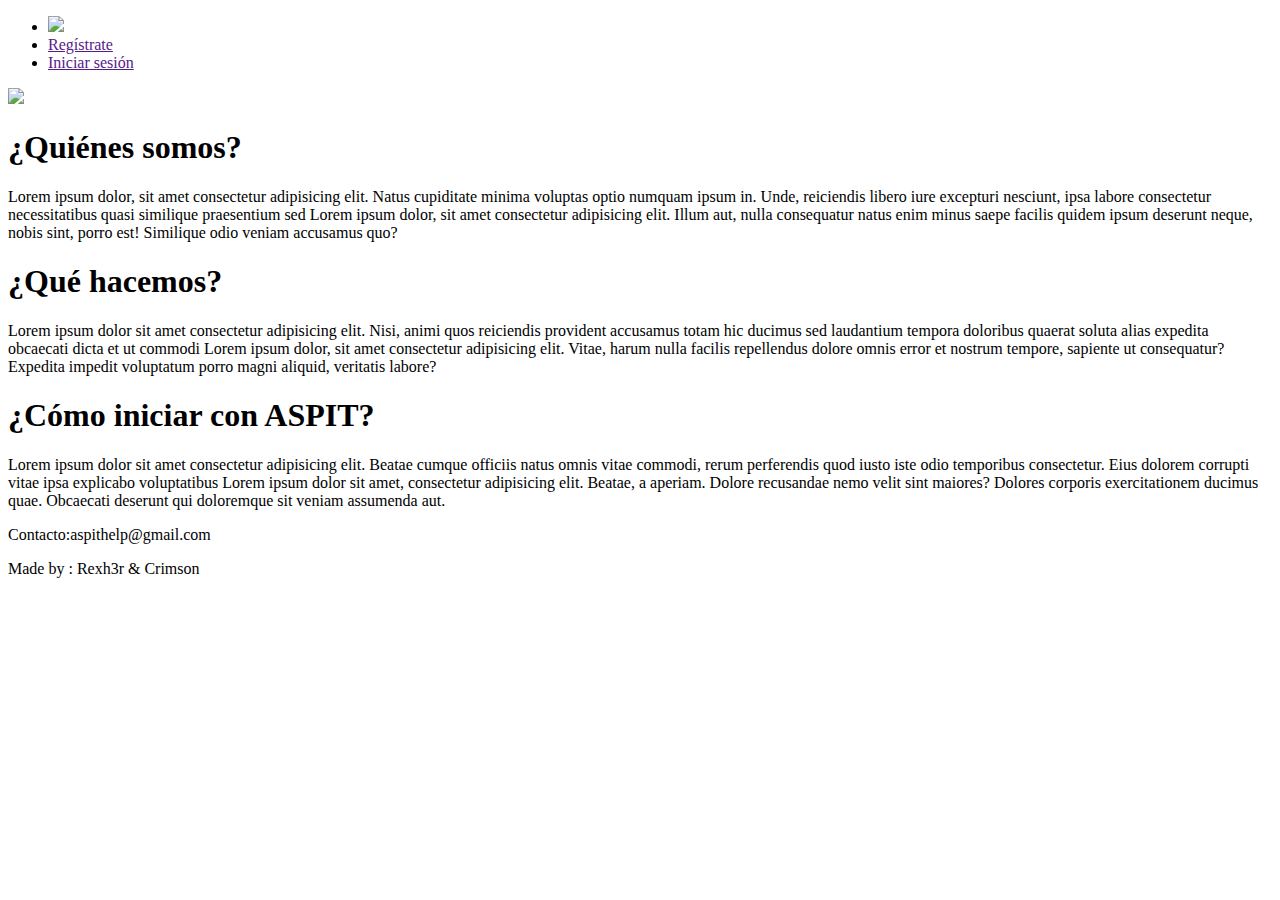
==== index.html @ 85ce0fbb "Primer commit" ====
<!DOCTYPE html>
<html lang="es">

<head>
    <meta charset="UTF-8">
    <title>ASPIT</title>
    <link rel="shortcut icon" type="imagen/x-icon" href="assets/imágenes/ASPITgif.gif">
    <link rel="stylesheet" href="styles.css">
</head>
<body>
    <header>
        <nav>
            <ul>
                <li>
                    <div>
                        <img src="assets/imágenes/ASPITgif.gif" width="50px">
                    </div>
                </li>
                <li>
                    <div>
                        <a href="" target="_blank">Regístrate</a>
                    </div>
                </li>
                <li>
                    <div>
                        <a href="" target="_blank">Iniciar sesión</a>
                    </div>
                </li>
            </ul>
        </nav>
        <div id="main_logo">
            <img src="assets/imágenes/ASPIT_logo_new.jpg" width="1400px">
        </div>
    </header>
    <main>
        <h1>¿Quiénes somos?</h1>
        <p>Lorem ipsum dolor, sit amet consectetur adipisicing elit. Natus cupiditate minima voluptas optio numquam ipsum in. Unde, reiciendis libero iure excepturi nesciunt, ipsa labore consectetur necessitatibus quasi similique praesentium sed Lorem ipsum dolor, sit amet consectetur adipisicing elit. Illum aut, nulla consequatur natus enim minus saepe facilis quidem ipsum deserunt neque, nobis sint, porro est! Similique odio veniam accusamus quo?</p>
        <h1>¿Qué hacemos?</h1>
        <p>Lorem ipsum dolor sit amet consectetur adipisicing elit. Nisi, animi quos reiciendis provident accusamus totam hic ducimus sed laudantium tempora doloribus quaerat soluta alias expedita obcaecati dicta et ut commodi Lorem ipsum dolor, sit amet consectetur adipisicing elit. Vitae, harum nulla facilis repellendus dolore omnis error et nostrum tempore, sapiente ut consequatur? Expedita impedit voluptatum porro magni aliquid, veritatis labore?</p>
        <h1>¿Cómo iniciar con ASPIT?</h1>
        <p>Lorem ipsum dolor sit amet consectetur adipisicing elit. Beatae cumque officiis natus omnis vitae commodi, rerum perferendis quod iusto iste odio temporibus consectetur. Eius dolorem corrupti vitae ipsa explicabo voluptatibus Lorem ipsum dolor sit amet, consectetur adipisicing elit. Beatae, a aperiam. Dolore recusandae nemo velit sint maiores? Dolores corporis exercitationem ducimus quae. Obcaecati deserunt qui doloremque sit veniam assumenda aut.</p>
    </main>
    <footer>
        <span>Contacto:aspithelp@gmail.com</span>
        <p>Made by : Rexh3r & Crimson</p>
    </footer>

    
</body>
</html>
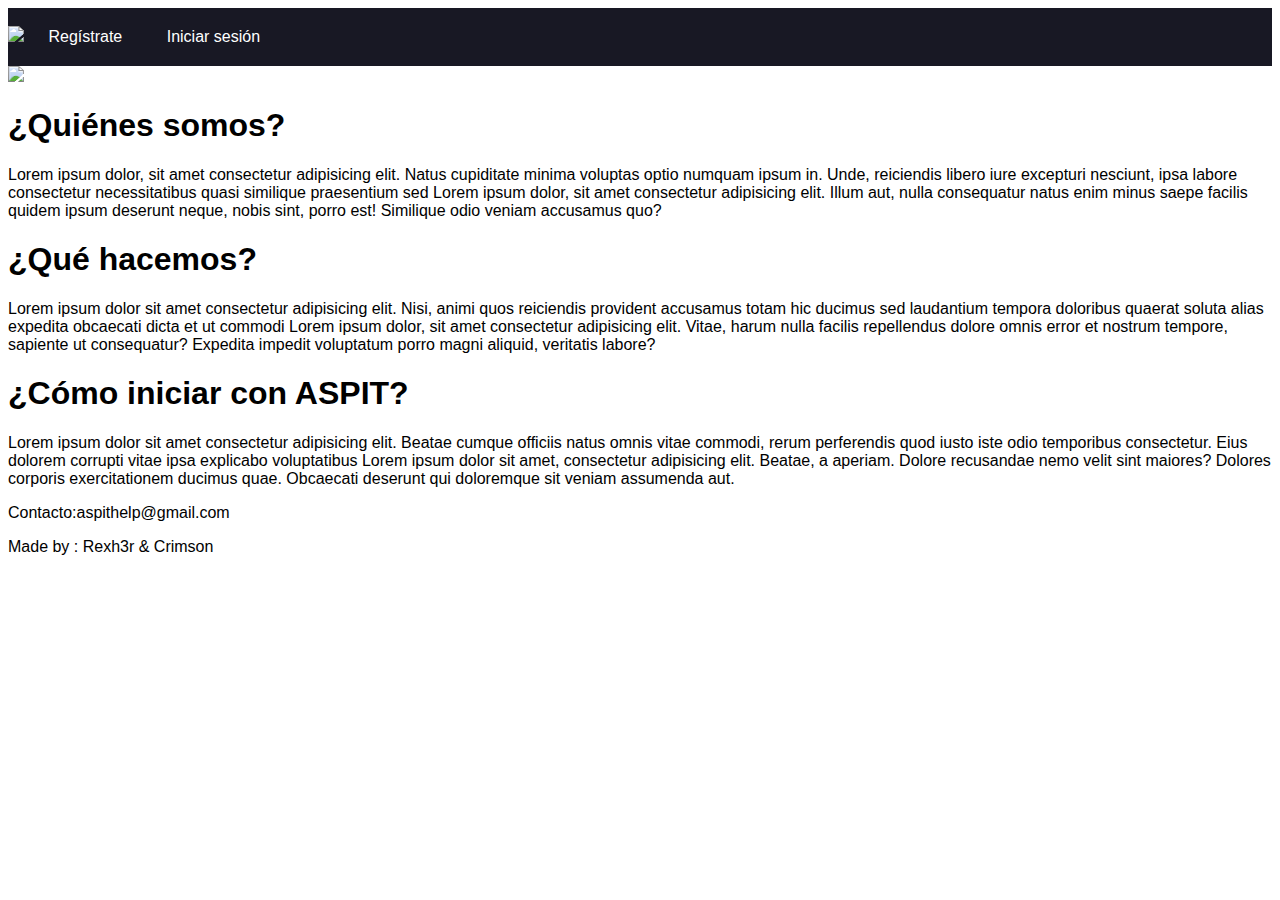
==== commit e1b6cc64: "Añadimos estilo de menú superior, falta fix del logo" ====
--- a/index.html
+++ b/index.html
@@ -10,26 +10,20 @@
 <body>
     <header>
         <nav>
-            <ul>
+            <ul class="menu">
                 <li>
-                    <div>
-                        <img src="assets/imágenes/ASPITgif.gif" width="50px">
-                    </div>
+                    <img src="assets/imágenes/ASPITgif.gif" width="50px">
                 </li>
                 <li>
-                    <div>
-                        <a href="" target="_blank">Regístrate</a>
-                    </div>
+                    <a href="" target="_blank">Regístrate</a>
                 </li>
-                <li>
-                    <div>
-                        <a href="" target="_blank">Iniciar sesión</a>
-                    </div>
+                <li> 
+                    <a href="" target="_blank">Iniciar sesión</a>
                 </li>
             </ul>
         </nav>
         <div id="main_logo">
-            <img src="assets/imágenes/ASPIT_logo_new.jpg" width="1400px">
+            <img src="assets/imágenes/ASPIT_logo_new.jpg" width="100%">
         </div>
     </header>
     <main>
--- a/styles.css
+++ b/styles.css
@@ -0,0 +1,28 @@
+body{
+	font-family: arial;
+}
+
+.menu{
+	list-style: none;
+	padding: 0;
+	background: #181824;
+	width: 100%;
+	margin: auto;
+}
+
+.menu li a{
+	text-decoration: none;
+	color: white;
+	padding: 20px;
+	display: block;
+}
+
+.menu li{
+	display: inline-block;
+	text-align: right;
+}
+
+.menu li a:hover{
+	background: #e3616d;
+    padding: 35px;
+}
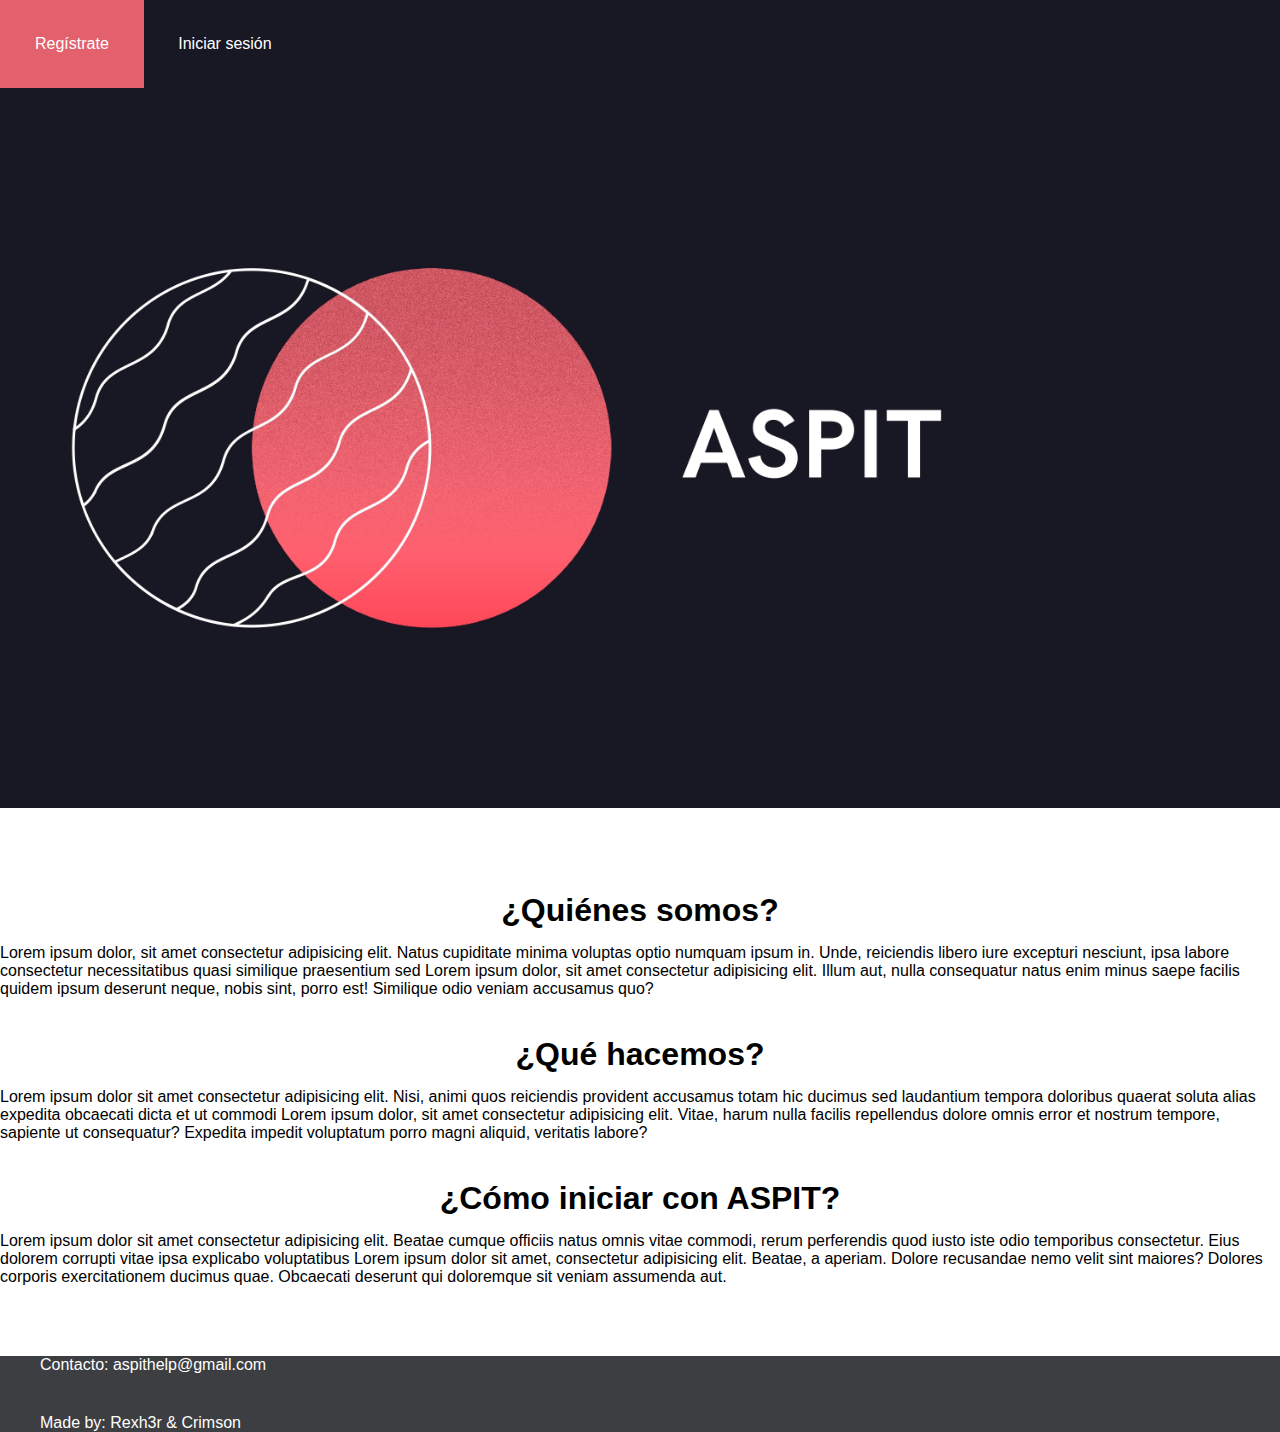
==== commit 096c5846: "menu, margin de head fixed. falta fix footer, estilo y texto de los parr" ====
--- a/index.html
+++ b/index.html
@@ -12,9 +12,6 @@
         <nav>
             <ul class="menu">
                 <li>
-                    <img src="assets/imágenes/ASPITgif.gif" width="50px">
-                </li>
-                <li>
                     <a href="" target="_blank">Regístrate</a>
                 </li>
                 <li> 
@@ -22,21 +19,31 @@
                 </li>
             </ul>
         </nav>
-        <div id="main_logo">
+        <div class="main_logo">
             <img src="assets/imágenes/ASPIT_logo_new.jpg" width="100%">
         </div>
     </header>
+
+    
     <main>
-        <h1>¿Quiénes somos?</h1>
-        <p>Lorem ipsum dolor, sit amet consectetur adipisicing elit. Natus cupiditate minima voluptas optio numquam ipsum in. Unde, reiciendis libero iure excepturi nesciunt, ipsa labore consectetur necessitatibus quasi similique praesentium sed Lorem ipsum dolor, sit amet consectetur adipisicing elit. Illum aut, nulla consequatur natus enim minus saepe facilis quidem ipsum deserunt neque, nobis sint, porro est! Similique odio veniam accusamus quo?</p>
-        <h1>¿Qué hacemos?</h1>
-        <p>Lorem ipsum dolor sit amet consectetur adipisicing elit. Nisi, animi quos reiciendis provident accusamus totam hic ducimus sed laudantium tempora doloribus quaerat soluta alias expedita obcaecati dicta et ut commodi Lorem ipsum dolor, sit amet consectetur adipisicing elit. Vitae, harum nulla facilis repellendus dolore omnis error et nostrum tempore, sapiente ut consequatur? Expedita impedit voluptatum porro magni aliquid, veritatis labore?</p>
-        <h1>¿Cómo iniciar con ASPIT?</h1>
-        <p>Lorem ipsum dolor sit amet consectetur adipisicing elit. Beatae cumque officiis natus omnis vitae commodi, rerum perferendis quod iusto iste odio temporibus consectetur. Eius dolorem corrupti vitae ipsa explicabo voluptatibus Lorem ipsum dolor sit amet, consectetur adipisicing elit. Beatae, a aperiam. Dolore recusandae nemo velit sint maiores? Dolores corporis exercitationem ducimus quae. Obcaecati deserunt qui doloremque sit veniam assumenda aut.</p>
+        <h1 class="p_title">¿Quiénes somos?</h1>
+        <p class="parrafo">Lorem ipsum dolor, sit amet consectetur adipisicing elit. Natus cupiditate minima voluptas optio numquam ipsum in. Unde, reiciendis libero iure excepturi nesciunt, ipsa labore consectetur necessitatibus quasi similique praesentium sed Lorem ipsum dolor, sit amet consectetur adipisicing elit. Illum aut, nulla consequatur natus enim minus saepe facilis quidem ipsum deserunt neque, nobis sint, porro est! Similique odio veniam accusamus quo?</p> 
+        <br/>
+        <h1 class="p_title">¿Qué hacemos?</h1>
+        <p class="parrafo">Lorem ipsum dolor sit amet consectetur adipisicing elit. Nisi, animi quos reiciendis provident accusamus totam hic ducimus sed laudantium tempora doloribus quaerat soluta alias expedita obcaecati dicta et ut commodi Lorem ipsum dolor, sit amet consectetur adipisicing elit. Vitae, harum nulla facilis repellendus dolore omnis error et nostrum tempore, sapiente ut consequatur? Expedita impedit voluptatum porro magni aliquid, veritatis labore?</p>
+        <br/>
+        <h1 class="p_title">¿Cómo iniciar con ASPIT?</h1>
+        <p class="parrafo">Lorem ipsum dolor sit amet consectetur adipisicing elit. Beatae cumque officiis natus omnis vitae commodi, rerum perferendis quod iusto iste odio temporibus consectetur. Eius dolorem corrupti vitae ipsa explicabo voluptatibus Lorem ipsum dolor sit amet, consectetur adipisicing elit. Beatae, a aperiam. Dolore recusandae nemo velit sint maiores? Dolores corporis exercitationem ducimus quae. Obcaecati deserunt qui doloremque sit veniam assumenda aut.</p>
     </main>
     <footer>
-        <span>Contacto:aspithelp@gmail.com</span>
-        <p>Made by : Rexh3r & Crimson</p>
+        <ul class="foot">
+            <li class="element">
+                Contacto: aspithelp@gmail.com
+            </li>
+            <li class="element">
+                Made by: Rexh3r & Crimson
+            </li>
+        </ul>
     </footer>
 
     
--- a/styles.css
+++ b/styles.css
@@ -1,28 +1,62 @@
+*{
+	margin: 0;
+}
 body{
-	font-family: arial;
+	font-family: Arial;
 }
-
-.menu{
+header{
+	margin: 0;
+	padding: 0;
+}
+.menu {
+	background: #181824;
 	list-style: none;
-	padding: 0;
-	background: #181824;
-	width: 100%;
-	margin: auto;
+	margin: 0px;
+	padding: 0px;
 }
 
 .menu li a{
 	text-decoration: none;
 	color: white;
-	padding: 20px;
+	padding: 30px;
 	display: block;
+	margin: 0px;
 }
 
 .menu li{
 	display: inline-block;
 	text-align: right;
+
 }
 
 .menu li a:hover{
 	background: #e3616d;
-    padding: 35px;
+	padding: 35px;
 }
+
+main{
+	margin-top: 80px;
+}
+
+.p_title{
+	text-align: center;
+	margin-top: 20px;
+}
+
+.parrafo{
+	margin-top: 15px;
+}
+
+footer{
+	background-color: rgb(61, 62, 65);
+	margin-top: 70px;
+}
+
+.foot{
+	list-style: none;
+}
+
+.element {
+	margin-top: 40px;
+	color: white;
+}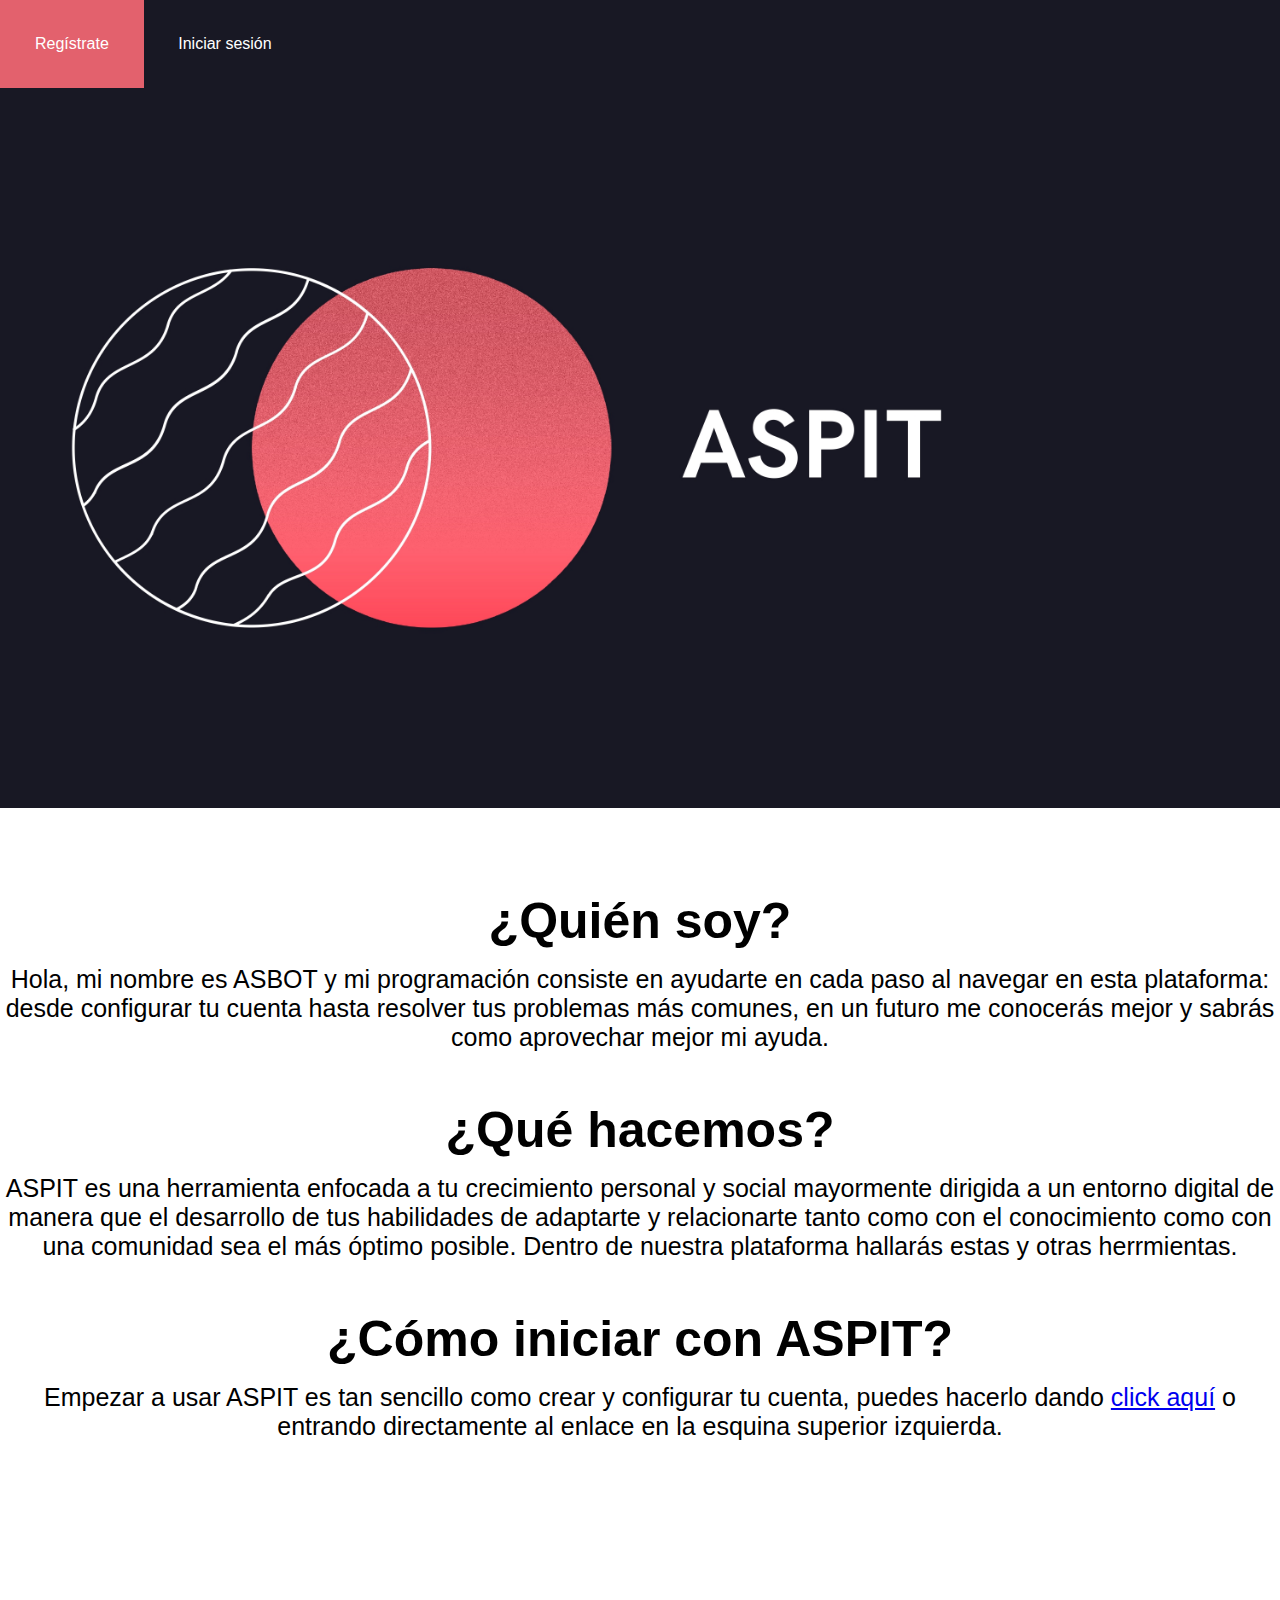
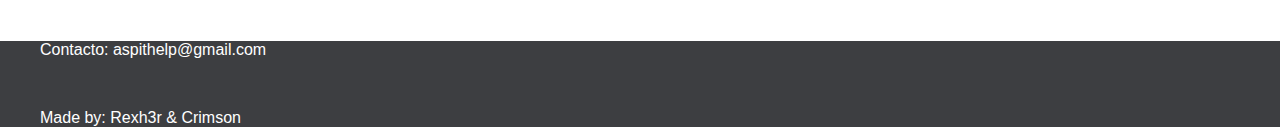
==== commit 436f9695: "Añadimos login y sign up, Falta colocar sus estilos y mejorar index" ====
--- a/index.html
+++ b/index.html
@@ -12,10 +12,10 @@
         <nav>
             <ul class="menu">
                 <li>
-                    <a href="" target="_blank">Regístrate</a>
+                    <a href="signUp.html" target="_blank">Regístrate</a>
                 </li>
                 <li> 
-                    <a href="" target="_blank">Iniciar sesión</a>
+                    <a href="login.html" target="_blank">Iniciar sesión</a>
                 </li>
             </ul>
         </nav>
@@ -26,14 +26,14 @@
 
     
     <main>
-        <h1 class="p_title">¿Quiénes somos?</h1>
-        <p class="parrafo">Lorem ipsum dolor, sit amet consectetur adipisicing elit. Natus cupiditate minima voluptas optio numquam ipsum in. Unde, reiciendis libero iure excepturi nesciunt, ipsa labore consectetur necessitatibus quasi similique praesentium sed Lorem ipsum dolor, sit amet consectetur adipisicing elit. Illum aut, nulla consequatur natus enim minus saepe facilis quidem ipsum deserunt neque, nobis sint, porro est! Similique odio veniam accusamus quo?</p> 
+        <h1 class="p_title">¿Quién soy?</h1>
+        <p class="parrafo">Hola, mi nombre es ASBOT y mi programación consiste en ayudarte en cada paso al navegar en esta plataforma: desde configurar tu cuenta hasta resolver tus problemas más comunes, en un futuro me conocerás mejor y sabrás como aprovechar mejor mi ayuda.</p> 
         <br/>
         <h1 class="p_title">¿Qué hacemos?</h1>
-        <p class="parrafo">Lorem ipsum dolor sit amet consectetur adipisicing elit. Nisi, animi quos reiciendis provident accusamus totam hic ducimus sed laudantium tempora doloribus quaerat soluta alias expedita obcaecati dicta et ut commodi Lorem ipsum dolor, sit amet consectetur adipisicing elit. Vitae, harum nulla facilis repellendus dolore omnis error et nostrum tempore, sapiente ut consequatur? Expedita impedit voluptatum porro magni aliquid, veritatis labore?</p>
+        <p class="parrafo">ASPIT es una herramienta enfocada a tu crecimiento personal y social mayormente dirigida a un entorno digital de manera que el desarrollo de tus habilidades de adaptarte y relacionarte tanto como con el conocimiento como con una comunidad sea el más óptimo posible. Dentro de nuestra plataforma hallarás estas y otras herrmientas.</p>
         <br/>
         <h1 class="p_title">¿Cómo iniciar con ASPIT?</h1>
-        <p class="parrafo">Lorem ipsum dolor sit amet consectetur adipisicing elit. Beatae cumque officiis natus omnis vitae commodi, rerum perferendis quod iusto iste odio temporibus consectetur. Eius dolorem corrupti vitae ipsa explicabo voluptatibus Lorem ipsum dolor sit amet, consectetur adipisicing elit. Beatae, a aperiam. Dolore recusandae nemo velit sint maiores? Dolores corporis exercitationem ducimus quae. Obcaecati deserunt qui doloremque sit veniam assumenda aut.</p>
+        <p class="parrafo">Empezar a usar ASPIT es tan sencillo como crear y configurar tu cuenta, puedes hacerlo dando <a href="signUp.html" target="_blank">click aquí</a> o entrando directamente al enlace en la esquina superior izquierda.</p>
     </main>
     <footer>
         <ul class="foot">
--- a/styles.css
+++ b/styles.css
@@ -3,6 +3,7 @@
 }
 body{
 	font-family: Arial;
+	
 }
 header{
 	margin: 0;
@@ -36,6 +37,7 @@
 
 main{
 	margin-top: 80px;
+	font-size: 25px;
 }
 
 .p_title{
@@ -44,12 +46,13 @@
 }
 
 .parrafo{
+	text-align: center;
 	margin-top: 15px;
 }
 
 footer{
 	background-color: rgb(61, 62, 65);
-	margin-top: 70px;
+	margin-top: 200px;
 }
 
 .foot{
@@ -57,6 +60,6 @@
 }
 
 .element {
-	margin-top: 40px;
 	color: white;
+	margin-top: 50px;
 }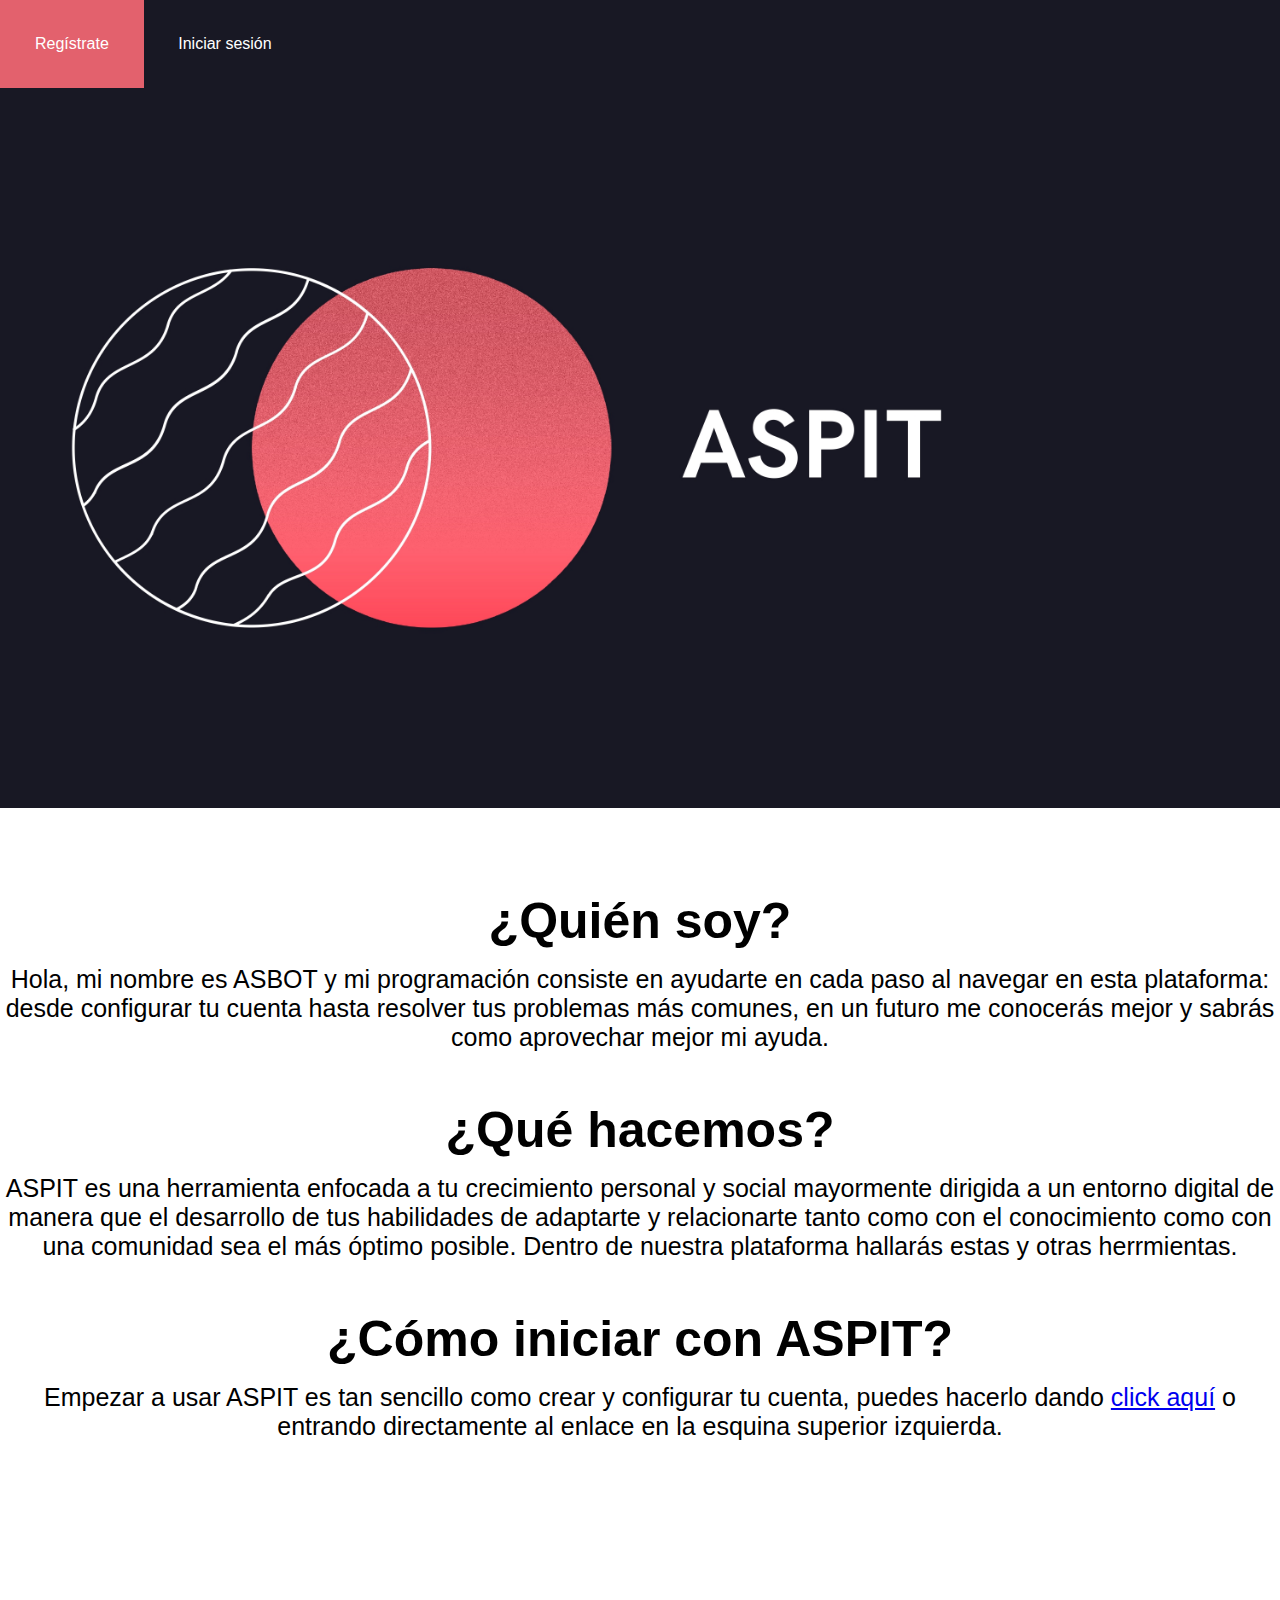
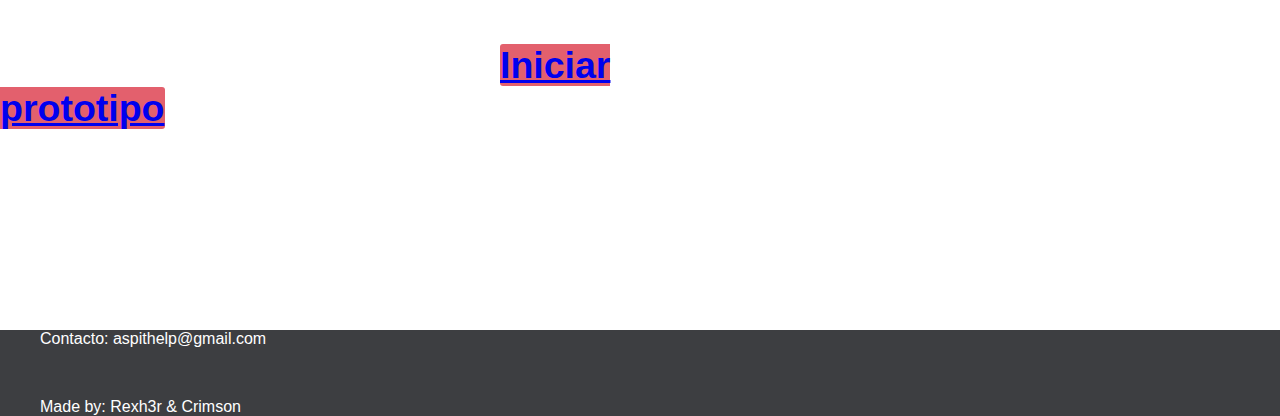
==== commit 4bca1c0d: "Menu homepage listo, falta proto de grupo y live" ====
--- a/index.html
+++ b/index.html
@@ -34,6 +34,16 @@
         <br/>
         <h1 class="p_title">¿Cómo iniciar con ASPIT?</h1>
         <p class="parrafo">Empezar a usar ASPIT es tan sencillo como crear y configurar tu cuenta, puedes hacerlo dando <a href="signUp.html" target="_blank">click aquí</a> o entrando directamente al enlace en la esquina superior izquierda.</p>
+        <br/>
+        <br/>
+        <br/>
+        <br/>
+        <br/>
+        <br/>
+        <br/>
+        <h2>
+            <a href="prototype.html" target="_blank" class="prototype">Iniciar prototipo</a>
+        </h2>
     </main>
     <footer>
         <ul class="foot">
--- a/styles.css
+++ b/styles.css
@@ -59,7 +59,15 @@
 	list-style: none;
 }
 
-.element {
+.element{
 	color: white;
 	margin-top: 50px;
+}
+
+.prototype{
+	background-color: #e3606d;
+	text-align: center;
+	font-family: Arial, Helvetica, sans-serif;
+	border-radius: 3px;
+	margin: 500px;
 }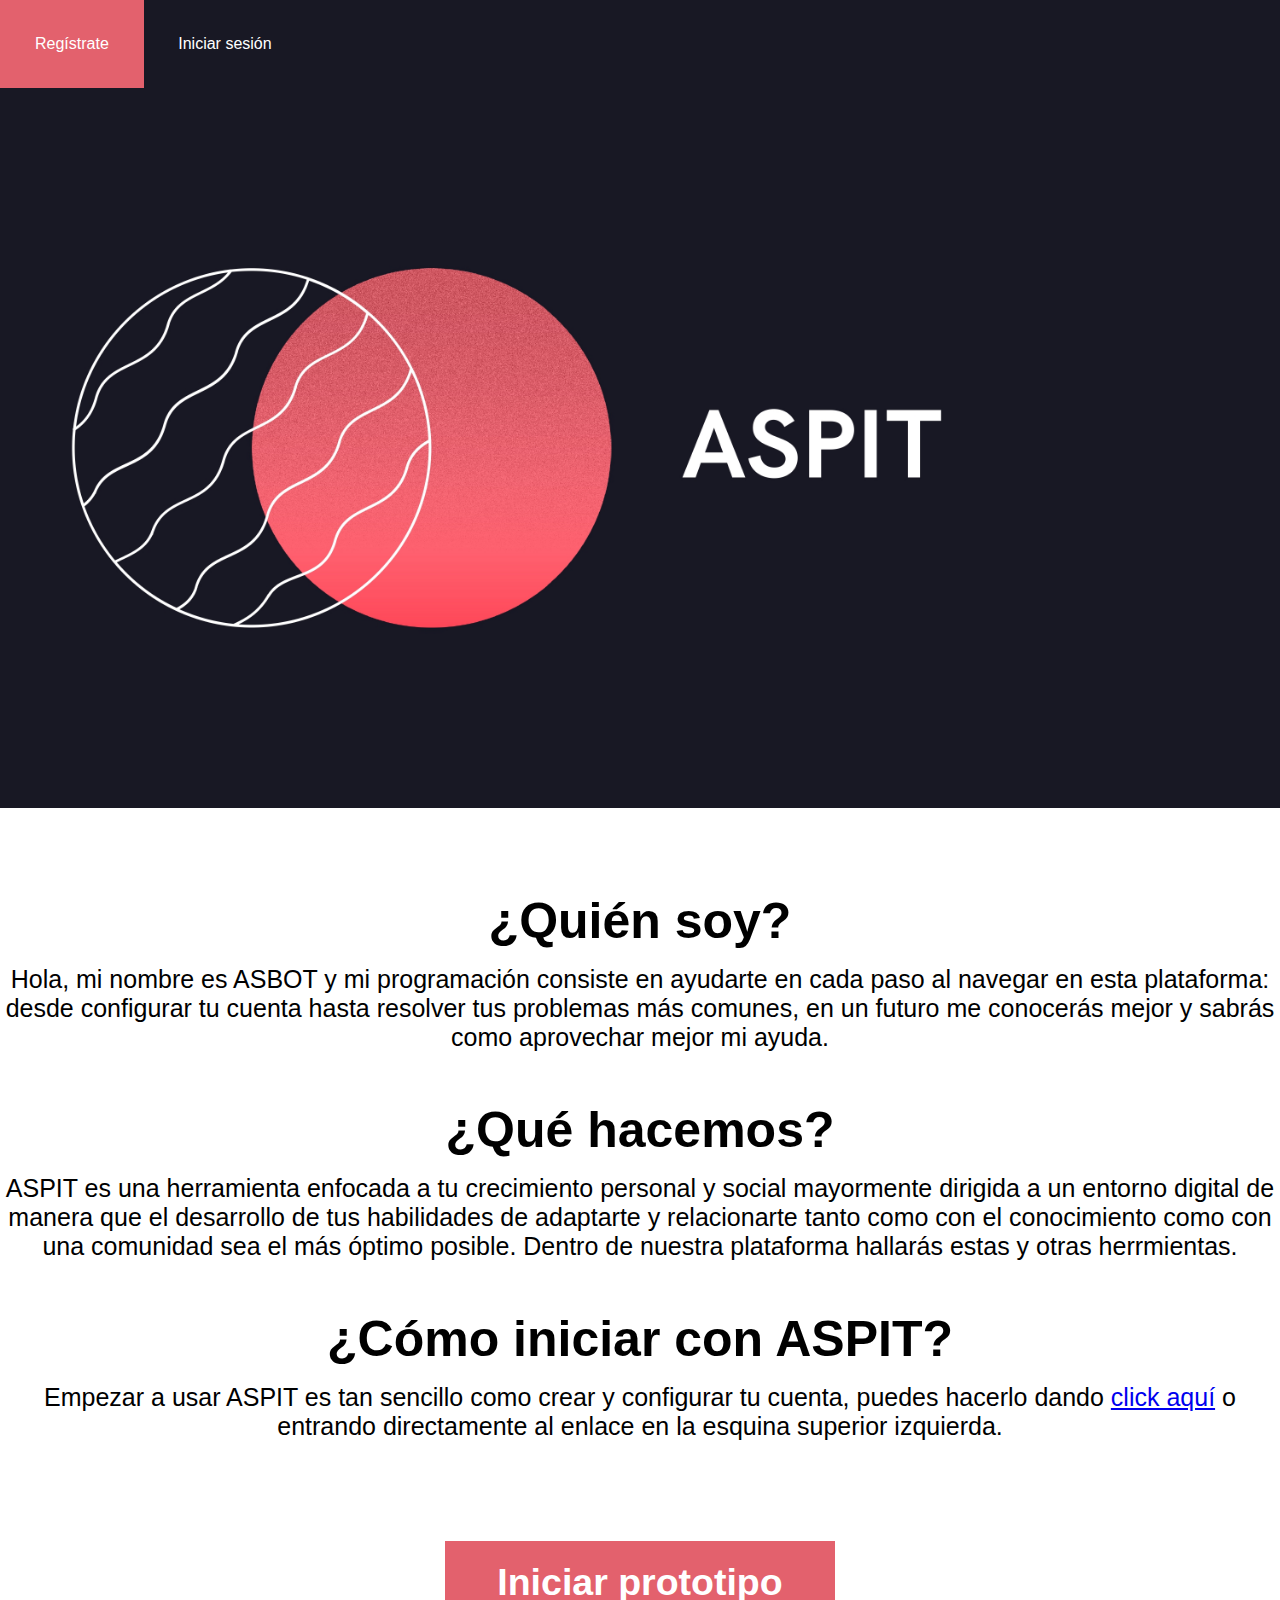
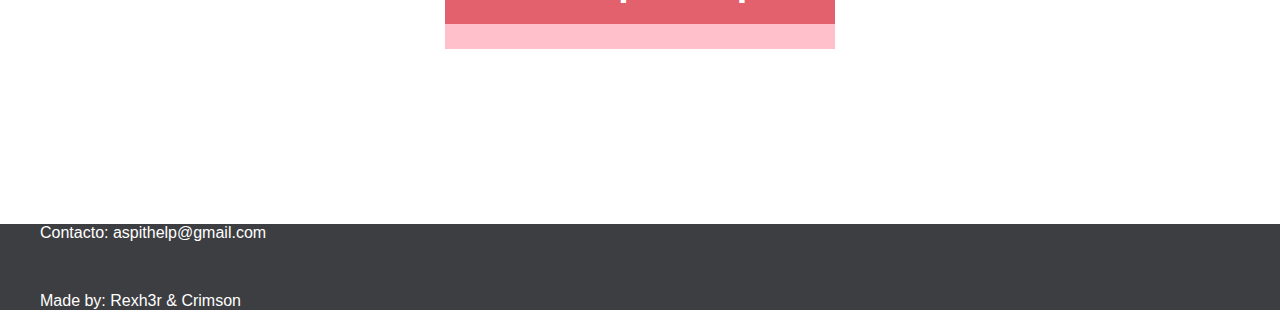
==== commit 824a7de0: "Terminado, solo falta orden en carpetas" ====
--- a/index.html
+++ b/index.html
@@ -34,15 +34,9 @@
         <br/>
         <h1 class="p_title">¿Cómo iniciar con ASPIT?</h1>
         <p class="parrafo">Empezar a usar ASPIT es tan sencillo como crear y configurar tu cuenta, puedes hacerlo dando <a href="signUp.html" target="_blank">click aquí</a> o entrando directamente al enlace en la esquina superior izquierda.</p>
-        <br/>
-        <br/>
-        <br/>
-        <br/>
-        <br/>
-        <br/>
-        <br/>
+      
         <h2>
-            <a href="prototype.html" target="_blank" class="prototype">Iniciar prototipo</a>
+            <a href="prototype.html" target="_blank" class="boton">Iniciar prototipo</a>
         </h2>
     </main>
     <footer>
--- a/styles.css
+++ b/styles.css
@@ -64,10 +64,22 @@
 	margin-top: 50px;
 }
 
-.prototype{
-	background-color: #e3606d;
+.boton{
+	background-color: #e3616d;
+	width: 350px;
 	text-align: center;
-	font-family: Arial, Helvetica, sans-serif;
-	border-radius: 3px;
-	margin: 500px;
-}+	text-decoration: none;
+	padding: 20px;
+	display: block;
+	color: white;
+	box-shadow: 0px 25px 0px 0px pink;
+	margin-top: 100px;
+	margin-left:auto;
+	margin-right:auto;
+}
+
+.boton:hover{
+	box-shadow: 0px 10px 0px pink;
+	padding-top: 15px;
+}
+
